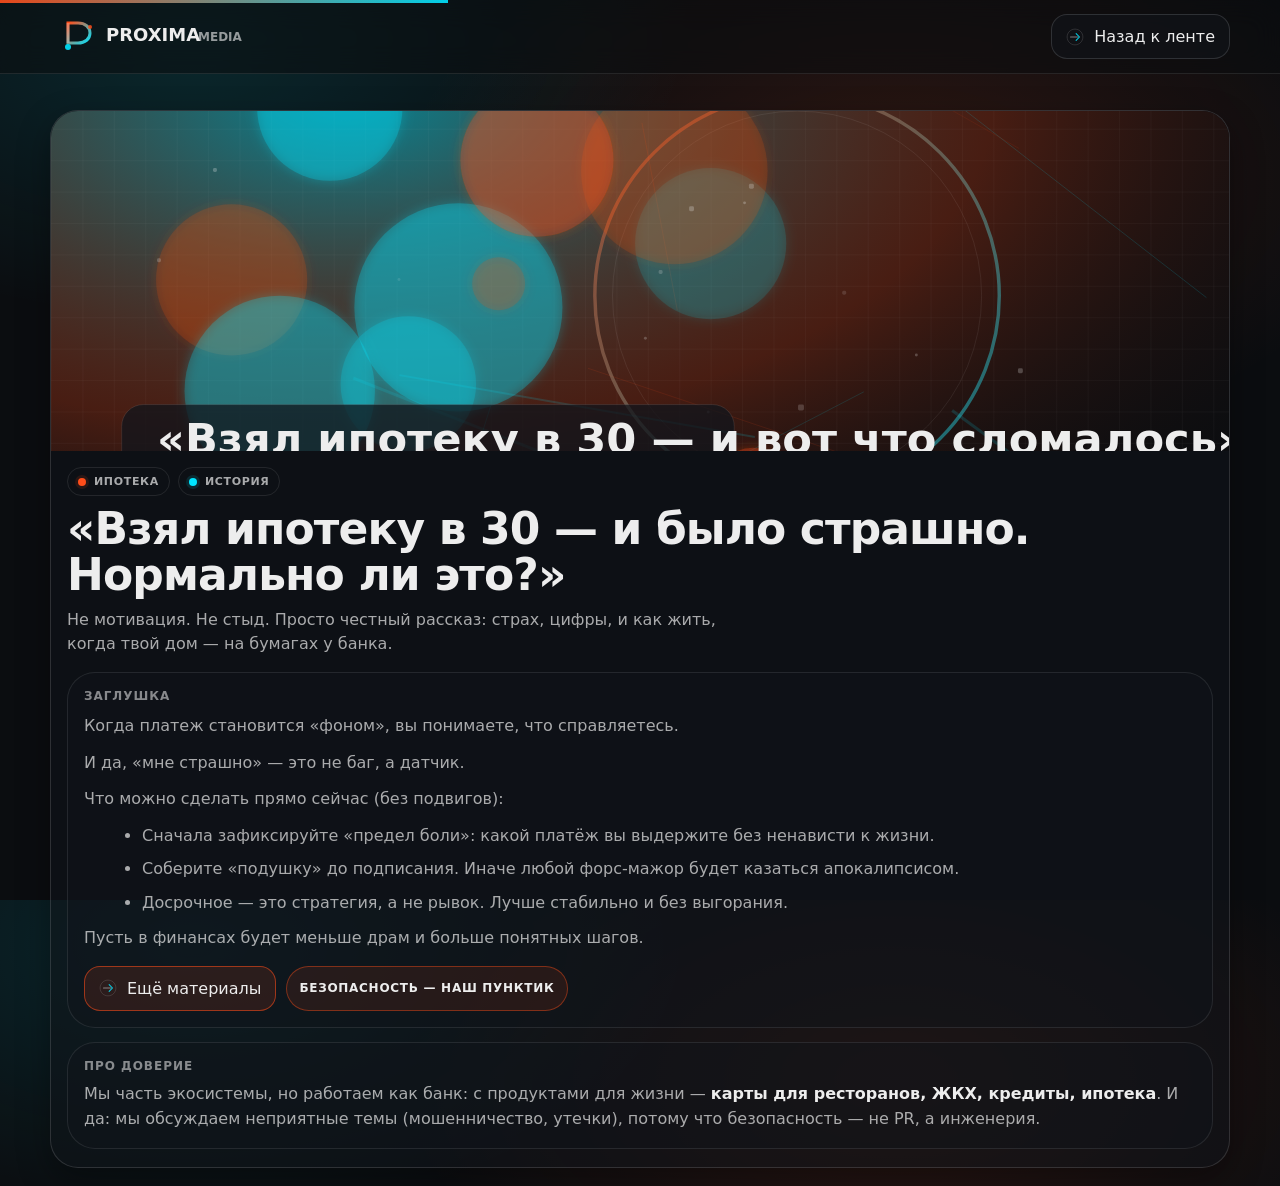
==== article.html @ 9762216a "fc" ====
<!doctype html>
<html lang="ru">
<head>
  <meta charset="utf-8"/>
  <meta name="viewport" content="width=device-width, initial-scale=1"/>
  <title>Материал — PROXIMA MEDIA</title>
  <meta name="description" content="Страница статьи (заглушка) PROXIMA MEDIA."/>
  <link rel="icon" href="assets/icons/spark.svg" type="image/svg+xml"/>
  <link rel="stylesheet" href="styles.css"/>
</head>
<body>
  <div id="progress" class="progress" aria-hidden="true" style="width: 35%"></div>

  <header class="topbar">
    <div class="wrap topbar-inner">
      <a class="brand" href="index.html" aria-label="На главную">
        <img src="assets/logo-proxima.svg" alt="PROXIMA MEDIA"/>
      </a>

      <div class="actions" style="margin-left:auto">
        <a class="btn" href="index.html#cardsAnchor"><img src="assets/icons/arrow.svg" alt="" aria-hidden="true"/>Назад к ленте</a>
      </div>
    </div>
  </header>

  <main class="section">
    <div class="wrap">
      <div class="feature reveal in">
        <div id="cover" class="media" style="height: 340px; background-image:url('assets/hero.svg')"></div>
        <div class="content">
          <div class="meta" style="margin-top: 0;">
            <span class="badge"><span class="dot"></span><span id="badgeCat">Проксима</span></span>
            <span class="badge blue"><span class="dot"></span><span id="badgeTone">материал</span></span>
          </div>

          <h1 id="title" class="hero-title" style="margin-top: 10px; font-size: clamp(26px, 4.0vw, 44px);">
            Страница статьи
          </h1>
          <p id="desc" class="hero-sub" style="margin-top: 10px;">
            Скоро будет текст. Пока — интрига и дизайн.
          </p>

          <div class="mini" style="margin-top: 16px;">
            <div class="small">заглушка</div>
            <div id="body" class="article-body" style="color: var(--muted); line-height: 1.65; font-size: 16px;"></div>
            <div style="margin-top: 14px; display:flex; gap:10px; flex-wrap:wrap">
              <a class="btn primary" href="index.html#cardsAnchor"><img src="assets/icons/arrow.svg" alt="" aria-hidden="true"/>Ещё материалы</a>
              <span class="tag" id="safetyTag"><img src="assets/icons/shield.svg" alt="" aria-hidden="true" style="width:16px;height:16px;opacity:.95"/>Безопасность — наш пунктик</span>
            </div>
          </div>

          <div class="mini" style="margin-top: 14px;">
            <div class="small">про доверие</div>
            <p style="margin:8px 0 0; color: var(--muted); line-height:1.6">
              Мы часть экосистемы, но работаем как банк: с продуктами для жизни —
              <strong style="color:var(--text)">карты для ресторанов, ЖКХ, кредиты, ипотека</strong>.
              И да: мы обсуждаем неприятные темы (мошенничество, утечки), потому что
              безопасность — не PR, а инженерия.
            </p>
          </div>

        </div>
      </div>
    </div>
  </main>

  <script>window.PROXIMA_DATA = [{"id": "mortgage-30", "cat": "Ипотека", "tone": "история", "title": "«Взял ипотеку в 30 — и было страшно. Нормально ли это?»", "desc": "Не мотивация. Не стыд. Просто честный рассказ: страх, цифры, и как жить, когда твой дом — на бумагах у банка.", "cover": "assets/covers/cover-01.svg", "accent": "orange", "body": ["Когда платеж становится «фоном», вы понимаете, что справляетесь.", "И да, «мне страшно» — это не баг, а датчик.", "Что можно сделать прямо сейчас (без подвигов):", {"ul": ["Сначала зафиксируйте «предел боли»: какой платёж вы выдержите без ненависти к жизни.", "Соберите «подушку» до подписания. Иначе любой форс-мажор будет казаться апокалипсисом.", "Досрочное — это стратегия, а не рывок. Лучше стабильно и без выгорания."]}, "Пусть в финансах будет меньше драм и больше понятных шагов."]}, {"id": "creditcard-tool", "cat": "Кредиты", "tone": "практика", "title": "Кредитка: как пользоваться так, чтобы она не пользовалась вами", "desc": "Лимит — не зарплата. Грейс — не подарок. Три режима, в которых кредитка реально помогает.", "cover": "assets/covers/cover-02.svg", "accent": "cyan", "body": ["Кредитная дисциплина — скучно. Зато спокойно.", "Спойлер: взрослость — это когда вы считаете заранее.", "Что можно сделать прямо сейчас (без подвигов):", {"ul": ["Разделяйте «удобно» и «выгодно»: рассрочка может быть кредитом в маске.", "Ставьте лимиты и уведомления. Это не паранойя — это гигиена.", "Планируйте выход: кредит должен иметь дату «свободы»."]}, "Пусть в финансах будет меньше драм и больше понятных шагов."]}, {"id": "ip-myths", "cat": "ИП", "tone": "практика", "title": "ИП без мифов: «налоги съедят всё» — правда или страшилка?", "desc": "Коротко: нет. Длинно: давайте разложим налоги, взносы и «а что если меня найдут» по полочкам.", "cover": "assets/covers/cover-03.svg", "accent": "orange", "body": ["Самозанятость — не хаос, если у вас есть правила.", "И да, «мне страшно» — это не баг, а датчик.", "Что можно сделать прямо сейчас (без подвигов):", {"ul": ["Сделайте отдельный счёт/карту под работу. И сразу станет тише в голове.", "Раз в неделю — 20 минут на цифры: доходы, расходы, налоги, ближайшие платежи.", "Не усложняйте: автоматизация > героизм."]}, "Если коротко: деньги — это система. А системы чинятся настройками, а не стыдом."]}, {"id": "fraud-2026", "cat": "Безопасность", "tone": "практика", "title": "Мошенники 2026: 7 фраз, после которых надо класть трубку", "desc": "Если слышите «безопасный счёт», «код из СМС» или «служба безопасности» — это не безопасность. Это театр.", "cover": "assets/covers/cover-04.svg", "accent": "cyan", "body": ["Мошенники играют в психологию. Технологии — всего лишь декорации.", "Спойлер: взрослость — это когда вы считаете заранее.", "Что можно сделать прямо сейчас (без подвигов):", {"ul": ["Правило 10 секунд: пауза перед любым действием, которое просит «срочно».", "Никогда не диктуйте коды и не переходите по ссылкам из «службы безопасности».", "Настройте лимиты, виртуальные карты и уведомления — это реально снижает риск."]}, "Если коротко: деньги — это система. А системы чинятся настройками, а не стыдом."]}, {"id": "leak-24h", "cat": "Безопасность", "tone": "практика", "title": "Утечка данных: что сделать в первые 24 часа (без паники)", "desc": "План действий: смена паролей, блокировки, мониторинг и где реально есть смысл дергаться, а где — нет.", "cover": "assets/covers/cover-05.svg", "accent": "orange", "body": ["Самый дорогой код — тот, который вы продиктовали вслух.", "Главное — не путать тревогу с интуицией. Первое лечится фактами.", "Что можно сделать прямо сейчас (без подвигов):", {"ul": ["Правило 10 секунд: пауза перед любым действием, которое просит «срочно».", "Никогда не диктуйте коды и не переходите по ссылкам из «службы безопасности».", "Настройте лимиты, виртуальные карты и уведомления — это реально снижает риск."]}, "Если коротко: деньги — это система. А системы чинятся настройками, а не стыдом."]}, {"id": "budget-not-annoying", "cat": "Кредиты", "tone": "практика", "title": "Контроль расходов: метод, который не бесит через 3 дня", "desc": "Это не «записывайте каждый кофе». Это настройка системы, где вам не надо быть роботом.", "cover": "assets/covers/cover-06.svg", "accent": "cyan", "body": ["Кредит — это ускоритель. Он не делает вас богаче, он делает вас быстрее.", "Главное — не путать тревогу с интуицией. Первое лечится фактами.", "Что можно сделать прямо сейчас (без подвигов):", {"ul": ["Разделяйте «удобно» и «выгодно»: рассрочка может быть кредитом в маске.", "Ставьте лимиты и уведомления. Это не паранойя — это гигиена.", "Планируйте выход: кредит должен иметь дату «свободы»."]}, "Сильная позиция — это не «я не ошибаюсь», а «я быстро замечаю и исправляю»."]}, {"id": "ai-real", "cat": "ИИ", "tone": "практика", "title": "ИИ в финансах: где он реально помогает, а где просто делает вид", "desc": "Не «вот вам чат-бот». А вот вам сценарии: подсказки, антифрод, персональные бюджеты.", "cover": "assets/covers/cover-07.svg", "accent": "orange", "body": ["ИИ в банке — это чаще про безопасность и подсказки, чем про фантастику.", "И да, «мне страшно» — это не баг, а датчик.", "Что можно сделать прямо сейчас (без подвигов):", {"ul": ["ИИ хорош в подсказках: категория трат, аномалии, напоминания — без морали.", "Хорошие модели ловят паттерны мошенничества быстрее, чем люди.", "Важно: объяснимость. Если система советует — пусть объясняет почему."]}, "Пусть в финансах будет меньше драм и больше понятных шагов."]}, {"id": "money-fights", "cat": "Кредиты", "tone": "история", "title": "Ссоры из‑за денег: почему это чаще про контроль, а не про суммы", "desc": "Когда «ты опять потратил» означает «мне страшно». Пару простых правил для разговоров без взрывов.", "cover": "assets/covers/cover-08.svg", "accent": "cyan", "body": ["Кредитная дисциплина — скучно. Зато спокойно.", "И да, «мне страшно» — это не баг, а датчик.", "Что можно сделать прямо сейчас (без подвигов):", {"ul": ["Разделяйте «удобно» и «выгодно»: рассрочка может быть кредитом в маске.", "Ставьте лимиты и уведомления. Это не паранойя — это гигиена.", "Планируйте выход: кредит должен иметь дату «свободы»."]}, "Сильная позиция — это не «я не ошибаюсь», а «я быстро замечаю и исправляю»."]}, {"id": "save-inflation", "cat": "Кредиты", "tone": "практика", "title": "Как копить, когда «всё дорожает»: стратегия для живых людей", "desc": "Сначала стабилизируем базу, потом добавляем автоматизацию. Да, даже с маленькой суммой.", "cover": "assets/covers/cover-09.svg", "accent": "orange", "body": ["Лимит — штука эмоциональная. Его легко перепутать с разрешением.", "Главное — не путать тревогу с интуицией. Первое лечится фактами.", "Что можно сделать прямо сейчас (без подвигов):", {"ul": ["Разделяйте «удобно» и «выгодно»: рассрочка может быть кредитом в маске.", "Ставьте лимиты и уведомления. Это не паранойя — это гигиена.", "Планируйте выход: кредит должен иметь дату «свободы»."]}, "Пусть в финансах будет меньше драм и больше понятных шагов."]}, {"id": "premium", "cat": "Кредиты", "tone": "практика", "title": "Премиум без понтов: за что вы правда платите", "desc": "Кэшбек — не магия. Консьерж — не волшебник. Разбираем, какие «плюшки» реально окупаются.", "cover": "assets/covers/cover-10.svg", "accent": "cyan", "body": ["Кредитная дисциплина — скучно. Зато спокойно.", "И да, «мне страшно» — это не баг, а датчик.", "Что можно сделать прямо сейчас (без подвигов):", {"ul": ["Разделяйте «удобно» и «выгодно»: рассрочка может быть кредитом в маске.", "Ставьте лимиты и уведомления. Это не паранойя — это гигиена.", "Планируйте выход: кредит должен иметь дату «свободы»."]}, "Сильная позиция — это не «я не ошибаюсь», а «я быстро замечаю и исправляю»."]}, {"id": "region-budget", "cat": "ИП", "tone": "история", "title": "«Переехал в регион и перестроил бюджет»: что изменилось, кроме цен", "desc": "Реальность: траты другие, привычки другие, и самое сложное — не математика, а голова.", "cover": "assets/covers/cover-11.svg", "accent": "orange", "body": ["Деньги ИП любят порядок: отдельно личное, отдельно рабочее.", "Главное — не путать тревогу с интуицией. Первое лечится фактами.", "Что можно сделать прямо сейчас (без подвигов):", {"ul": ["Сделайте отдельный счёт/карту под работу. И сразу станет тише в голове.", "Раз в неделю — 20 минут на цифры: доходы, расходы, налоги, ближайшие платежи.", "Не усложняйте: автоматизация > героизм."]}, "Сильная позиция — это не «я не ошибаюсь», а «я быстро замечаю и исправляю»."]}, {"id": "installments", "cat": "Кредиты", "tone": "практика", "title": "Рассрочка vs кредит: где ловушка, а где нормальный инструмент", "desc": "Если в договоре спрятан «страховой пакет» — это уже не рассрочка. Учимся читать сигналы.", "cover": "assets/covers/cover-12.svg", "accent": "cyan", "body": ["Кредит — это ускоритель. Он не делает вас богаче, он делает вас быстрее.", "Спойлер: взрослость — это когда вы считаете заранее.", "Что можно сделать прямо сейчас (без подвигов):", {"ul": ["Разделяйте «удобно» и «выгодно»: рассрочка может быть кредитом в маске.", "Ставьте лимиты и уведомления. Это не паранойя — это гигиена.", "Планируйте выход: кредит должен иметь дату «свободы»."]}, "Сильная позиция — это не «я не ошибаюсь», а «я быстро замечаю и исправляю»."]}, {"id": "mortgage-rate", "cat": "Ипотека", "tone": "практика", "title": "Ипотечная ставка и ваша реальная переплата: как считать без магии", "desc": "Платёж — это не вся история. Смотрим на переплату, срок и сценарии досрочного.", "cover": "assets/covers/cover-09.svg", "accent": "orange", "body": ["Когда платеж становится «фоном», вы понимаете, что справляетесь.", "Главное — не путать тревогу с интуицией. Первое лечится фактами.", "Что можно сделать прямо сейчас (без подвигов):", {"ul": ["Сначала зафиксируйте «предел боли»: какой платёж вы выдержите без ненависти к жизни.", "Соберите «подушку» до подписания. Иначе любой форс-мажор будет казаться апокалипсисом.", "Досрочное — это стратегия, а не рывок. Лучше стабильно и без выгорания."]}, "Если коротко: деньги — это система. А системы чинятся настройками, а не стыдом."]}, {"id": "mortgage-downpayment", "cat": "Ипотека", "tone": "практика", "title": "Первый взнос: копить долго или брать быстро?", "desc": "Сравним риски: «подушка» vs «войти в рынок». И да, страх — валидный параметр.", "cover": "assets/covers/cover-01.svg", "accent": "cyan", "body": ["Когда платеж становится «фоном», вы понимаете, что справляетесь.", "И да, «мне страшно» — это не баг, а датчик.", "Что можно сделать прямо сейчас (без подвигов):", {"ul": ["Сначала зафиксируйте «предел боли»: какой платёж вы выдержите без ненависти к жизни.", "Соберите «подушку» до подписания. Иначе любой форс-мажор будет казаться апокалипсисом.", "Досрочное — это стратегия, а не рывок. Лучше стабильно и без выгорания."]}, "Сильная позиция — это не «я не ошибаюсь», а «я быстро замечаю и исправляю»."]}, {"id": "ip-cashflow", "cat": "ИП", "tone": "практика", "title": "Денежный поток ИП: почему «есть выручка» не значит «есть деньги»", "desc": "Разница между выручкой и свободными деньгами — причина №1 «всё было нормально, а потом нет».", "cover": "assets/covers/cover-03.svg", "accent": "orange", "body": ["ИП — это свобода, которая требует календаря и здравого смысла.", "Главное — не путать тревогу с интуицией. Первое лечится фактами.", "Что можно сделать прямо сейчас (без подвигов):", {"ul": ["Сделайте отдельный счёт/карту под работу. И сразу станет тише в голове.", "Раз в неделю — 20 минут на цифры: доходы, расходы, налоги, ближайшие платежи.", "Не усложняйте: автоматизация > героизм."]}, "Если коротко: деньги — это система. А системы чинятся настройками, а не стыдом."]}, {"id": "security-phishing", "cat": "Безопасность", "tone": "практика", "title": "Фишинг как сервис: почему «я не поведусь» больше не работает", "desc": "Письма выглядят как настоящие. Сайты — тоже. Остаётся стратегия: проверка, лимиты, привычки.", "cover": "assets/covers/cover-05.svg", "accent": "cyan", "body": ["Безопасность — это привычки. И немного настроек в приложении.", "Главное — не путать тревогу с интуицией. Первое лечится фактами.", "Что можно сделать прямо сейчас (без подвигов):", {"ul": ["Правило 10 секунд: пауза перед любым действием, которое просит «срочно».", "Никогда не диктуйте коды и не переходите по ссылкам из «службы безопасности».", "Настройте лимиты, виртуальные карты и уведомления — это реально снижает риск."]}, "Пусть в финансах будет меньше драм и больше понятных шагов."]}, {"id": "ai-budget", "cat": "ИИ", "tone": "практика", "title": "ИИ‑бюджет: как подсказки могут быть полезными, а не токсичными", "desc": "Не «ты опять потратил». А «это выбивается из привычного — ок?» И вы решаете.", "cover": "assets/covers/cover-07.svg", "accent": "orange", "body": ["Хороший ИИ не командует, а предлагает варианты и объясняет.", "И да, «мне страшно» — это не баг, а датчик.", "Что можно сделать прямо сейчас (без подвигов):", {"ul": ["ИИ хорош в подсказках: категория трат, аномалии, напоминания — без морали.", "Хорошие модели ловят паттерны мошенничества быстрее, чем люди.", "Важно: объяснимость. Если система советует — пусть объясняет почему."]}, "Сильная позиция — это не «я не ошибаюсь», а «я быстро замечаю и исправляю»."]}, {"id": "credit-score", "cat": "Кредиты", "tone": "практика", "title": "Кредитная история: что на неё влияет на самом деле", "desc": "Спойлер: «взял и закрыл» — не всегда плюс. Разбираем сигналы глазами банка.", "cover": "assets/covers/cover-02.svg", "accent": "cyan", "body": ["Кредитная дисциплина — скучно. Зато спокойно.", "И да, «мне страшно» — это не баг, а датчик.", "Что можно сделать прямо сейчас (без подвигов):", {"ul": ["Разделяйте «удобно» и «выгодно»: рассрочка может быть кредитом в маске.", "Ставьте лимиты и уведомления. Это не паранойя — это гигиена.", "Планируйте выход: кредит должен иметь дату «свободы»."]}, "Если коротко: деньги — это система. А системы чинятся настройками, а не стыдом."]}, {"id": "family-budget", "cat": "Кредиты", "tone": "история", "title": "«Мы сделали общий бюджет и перестали ругаться». Что сработало", "desc": "Не таблица спасла отношения. Спасло правило «без стыда» и один общий счет на базу.", "cover": "assets/covers/cover-08.svg", "accent": "orange", "body": ["Лимит — штука эмоциональная. Его легко перепутать с разрешением.", "Спойлер: взрослость — это когда вы считаете заранее.", "Что можно сделать прямо сейчас (без подвигов):", {"ul": ["Разделяйте «удобно» и «выгодно»: рассрочка может быть кредитом в маске.", "Ставьте лимиты и уведомления. Это не паранойя — это гигиена.", "Планируйте выход: кредит должен иметь дату «свободы»."]}, "Если коротко: деньги — это система. А системы чинятся настройками, а не стыдом."]}, {"id": "security-limits", "cat": "Безопасность", "tone": "практика", "title": "Лимиты и виртуальные карты: защита, которая реально работает", "desc": "Технически просто, психологически спокойно. Настройка за 5 минут — экономит недели нервов.", "cover": "assets/covers/cover-04.svg", "accent": "cyan", "body": ["Мошенники играют в психологию. Технологии — всего лишь декорации.", "И да, «мне страшно» — это не баг, а датчик.", "Что можно сделать прямо сейчас (без подвигов):", {"ul": ["Правило 10 секунд: пауза перед любым действием, которое просит «срочно».", "Никогда не диктуйте коды и не переходите по ссылкам из «службы безопасности».", "Настройте лимиты, виртуальные карты и уведомления — это реально снижает риск."]}, "Сильная позиция — это не «я не ошибаюсь», а «я быстро замечаю и исправляю»."]}, {"id": "mortgage-refinance", "cat": "Ипотека", "tone": "практика", "title": "Рефинансирование: когда это выгодно, а когда только красиво звучит", "desc": "Честный критерий: сколько месяцев окупаете расходы и что будет со страховками.", "cover": "assets/covers/cover-10.svg", "accent": "orange", "body": ["Ипотека — это не роман с банком. Это контракт с будущим вами.", "Спойлер: взрослость — это когда вы считаете заранее.", "Что можно сделать прямо сейчас (без подвигов):", {"ul": ["Сначала зафиксируйте «предел боли»: какой платёж вы выдержите без ненависти к жизни.", "Соберите «подушку» до подписания. Иначе любой форс-мажор будет казаться апокалипсисом.", "Досрочное — это стратегия, а не рывок. Лучше стабильно и без выгорания."]}, "Если коротко: деньги — это система. А системы чинятся настройками, а не стыдом."]}, {"id": "ip-automation", "cat": "ИП", "tone": "практика", "title": "Автоматизация для ИП: чтобы бухгалтерия не жрала вашу жизнь", "desc": "Минимальный набор: счета, категории, напоминания. Максимальный результат: меньше хаоса.", "cover": "assets/covers/cover-11.svg", "accent": "cyan", "body": ["ИП — это свобода, которая требует календаря и здравого смысла.", "Спойлер: взрослость — это когда вы считаете заранее.", "Что можно сделать прямо сейчас (без подвигов):", {"ul": ["Сделайте отдельный счёт/карту под работу. И сразу станет тише в голове.", "Раз в неделю — 20 минут на цифры: доходы, расходы, налоги, ближайшие платежи.", "Не усложняйте: автоматизация > героизм."]}, "Сильная позиция — это не «я не ошибаюсь», а «я быстро замечаю и исправляю»."]}, {"id": "ai-fraud", "cat": "ИИ", "tone": "практика", "title": "ИИ против мошенников: почему это не «большой брат», а «большой щит»", "desc": "Паттерны, аномалии, поведенческие сигналы — и да, это про безопасность клиентов.", "cover": "assets/covers/cover-06.svg", "accent": "orange", "body": ["ИИ — не волшебник. Он полезен там, где много рутины и много сигналов.", "И да, «мне страшно» — это не баг, а датчик.", "Что можно сделать прямо сейчас (без подвигов):", {"ul": ["ИИ хорош в подсказках: категория трат, аномалии, напоминания — без морали.", "Хорошие модели ловят паттерны мошенничества быстрее, чем люди.", "Важно: объяснимость. Если система советует — пусть объясняет почему."]}, "Если коротко: деньги — это система. А системы чинятся настройками, а не стыдом."]}, {"id": "security-leak-talk", "cat": "Безопасность", "tone": "история", "title": "«После утечки я перестал доверять банкам». Как вернуть контроль", "desc": "Не надо верить на слово. Надо настраивать: уведомления, лимиты, двухфакторка, привычки.", "cover": "assets/covers/cover-05.svg", "accent": "cyan", "body": ["Мошенники играют в психологию. Технологии — всего лишь декорации.", "И да, «мне страшно» — это не баг, а датчик.", "Что можно сделать прямо сейчас (без подвигов):", {"ul": ["Правило 10 секунд: пауза перед любым действием, которое просит «срочно».", "Никогда не диктуйте коды и не переходите по ссылкам из «службы безопасности».", "Настройте лимиты, виртуальные карты и уведомления — это реально снижает риск."]}, "Пусть в финансах будет меньше драм и больше понятных шагов."]}];</script>
  <script src="article.js"></script>
</body>
</html>
---- styles.css ----
:root{
  --bg: #0B0D10;
  --panel: #11151B;
  --text: #EDEDED;
  --muted: rgba(237,237,237,.70);
  --muted2: rgba(237,237,237,.55);
  --border: rgba(237,237,237,.10);
  --border2: rgba(237,237,237,.14);
  --orange: #FF4D1A;
  --cyan: #00E5FF;
  --shadow: 0 18px 48px rgba(0,0,0,.55);
  --radius: 20px;
  --radius2: 28px;
  --max: 1180px;
}

*{ box-sizing: border-box; }
html, body{ height:100%; }
body{
  margin:0;
  font-family: ui-sans-serif, system-ui, -apple-system, Segoe UI, Roboto, Arial, "Noto Sans", "Helvetica Neue", sans-serif;
  background: radial-gradient(900px 500px at 15% 5%, rgba(0,229,255,.12), transparent 55%),
              radial-gradient(900px 500px at 70% 20%, rgba(255,77,26,.14), transparent 55%),
              var(--bg);
  color: var(--text);
  overflow-x: hidden;
}

a{ color: inherit; text-decoration: none; }
button, input{ font: inherit; }
::selection{ background: rgba(255,77,26,.35); }

.wrap{ width:min(var(--max), calc(100% - 40px)); margin:0 auto; }

.topbar{
  position: sticky; top: 0; z-index: 50;
  backdrop-filter: blur(14px);
  background: rgba(11,13,16,.55);
  border-bottom: 1px solid var(--border);
}
.topbar-inner{ display:flex; align-items:center; gap:14px; padding:14px 0; }
.brand{ display:flex; align-items:center; gap:12px; min-width: 220px; }
.brand img{ height:40px; width:auto; display:block; }
.brand .tagline{ display:none; color: var(--muted2); font-weight: 700; font-size: 12px; letter-spacing: .08em; text-transform: uppercase; }

.nav{
  display:flex; gap:10px; flex-wrap: wrap; align-items:center;
}
.pill{
  display:inline-flex; align-items:center; gap:10px;
  padding:10px 12px;
  border-radius: 999px;
  border: 1px solid var(--border);
  background: rgba(17,21,27,.55);
  color: var(--muted);
  cursor:pointer;
  transition: transform .18s ease, border-color .18s ease, background .18s ease, color .18s ease;
  user-select:none;
}
.pill:hover{ transform: translateY(-1px); border-color: rgba(0,229,255,.28); color: var(--text); }
.pill[aria-pressed="true"]{ border-color: rgba(255,77,26,.55); color: var(--text); background: rgba(255,77,26,.10); }

.actions{ margin-left:auto; display:flex; align-items:center; gap:10px; }
.searchbox{
  display:flex; align-items:center; gap:10px;
  padding:10px 12px;
  border-radius: 999px;
  border: 1px solid var(--border);
  background: rgba(17,21,27,.55);
  min-width: 280px;
}
.searchbox img{ width:18px; height:18px; opacity:.75; }
.searchbox input{
  width: 100%;
  border: none;
  outline: none;
  background: transparent;
  color: var(--text);
}
.kbd{
  padding: 4px 8px;
  border-radius: 10px;
  border: 1px solid var(--border);
  color: var(--muted2);
  font-weight: 700;
  font-size: 12px;
}

.hero{
  padding: 24px 0 10px;
}
.hero-card{
  position: relative;
  border-radius: var(--radius2);
  border: 1px solid var(--border2);
  overflow: hidden;
  box-shadow: var(--shadow);
  background: rgba(17,21,27,.55);
}
.hero-media{
  width: 100%;
  height: 340px;
  background: url("assets/hero.svg") center/cover no-repeat;
  filter: saturate(1.05);
}
.hero-content{
  padding: 18px 18px 22px;
  display:grid;
  grid-template-columns: 1.1fr .9fr;
  gap: 18px;
}
.hero-title{
  font-size: clamp(28px, 4.2vw, 46px);
  line-height: 1.05;
  margin: 0;
  letter-spacing: -0.02em;
}
.hero-sub{
  margin: 10px 0 0;
  color: var(--muted);
  font-size: 16px;
  line-height: 1.5;
  max-width: 64ch;
}
.hero-cta{
  display:flex; align-items:flex-start; justify-content:flex-end; gap: 12px; flex-wrap: wrap;
}
.btn{
  display:inline-flex; align-items:center; gap:10px;
  padding: 12px 14px;
  border-radius: 16px;
  border: 1px solid var(--border2);
  background: rgba(17,21,27,.65);
  color: var(--text);
  cursor:pointer;
  transition: transform .18s ease, border-color .18s ease, background .18s ease;
}
.btn:hover{ transform: translateY(-1px); border-color: rgba(0,229,255,.35); background: rgba(0,229,255,.08); }
.btn.primary{ border-color: rgba(255,77,26,.55); background: rgba(255,77,26,.12); }
.btn.primary:hover{ border-color: rgba(255,77,26,.78); background: rgba(255,77,26,.16); }
.btn img{ width:18px; height:18px; opacity:.9; }

.section{
  padding: 26px 0 10px;
}
.section-head{
  display:flex; align-items:flex-end; justify-content:space-between; gap: 16px;
  margin: 0 0 12px;
}
.h2{
  margin:0;
  font-size: 20px;
  letter-spacing: -0.01em;
}
.small{
  color: var(--muted2);
  font-weight: 700;
  font-size: 12px;
  letter-spacing: .08em;
  text-transform: uppercase;
}

.feature-grid{
  display:grid;
  grid-template-columns: 1.1fr .9fr;
  gap: 14px;
}
.feature{
  border-radius: var(--radius2);
  border: 1px solid var(--border2);
  background: rgba(17,21,27,.55);
  overflow:hidden;
  box-shadow: 0 12px 32px rgba(0,0,0,.35);
  transition: transform .18s ease, border-color .18s ease;
}
.feature:hover{ transform: translateY(-2px); border-color: rgba(255,77,26,.35); }
.feature .media{ height: 220px; background-size: cover; background-position: center; }
.feature .content{ padding: 16px 16px 18px; }
.feature .title{ margin:0; font-size: 20px; line-height: 1.15; letter-spacing: -0.01em; }
.feature .desc{ margin: 8px 0 0; color: var(--muted); line-height: 1.5; }
.chiprow{ margin-top: 12px; display:flex; flex-wrap: wrap; gap: 8px; }
.chip{
  display:inline-flex; align-items:center; gap: 8px;
  padding: 8px 10px;
  border-radius: 999px;
  border: 1px solid var(--border);
  color: var(--muted);
  background: rgba(11,13,16,.35);
  font-weight: 700;
  font-size: 12px;
}
.chip strong{ color: var(--text); }
.chip img{ width:16px; height:16px; opacity: .9; }

.cards{
  display:grid;
  grid-template-columns: repeat(12, 1fr);
  gap: 14px;
}
.card{
  grid-column: span 4;
  border-radius: var(--radius2);
  border: 1px solid var(--border2);
  background: rgba(17,21,27,.55);
  overflow: hidden;
  position: relative;
  min-height: 310px;
  box-shadow: 0 12px 32px rgba(0,0,0,.35);
  transition: transform .18s ease, border-color .18s ease, background .18s ease;
}
.card:hover{ transform: translateY(-2px); border-color: rgba(0,229,255,.35); background: rgba(17,21,27,.62); }
.card .cover{ height: 160px; background-size: cover; background-position: center; }
.card .content{ padding: 14px 14px 16px; }
.card .title{ margin:0; font-size: 18px; line-height: 1.2; letter-spacing: -0.01em; }
.card .desc{ margin: 8px 0 0; color: var(--muted); line-height: 1.5; }
.meta{ margin-top: 12px; display:flex; gap: 8px; flex-wrap: wrap; align-items:center; }
.meta .badge{
  display:inline-flex; align-items:center; gap: 8px;
  padding: 7px 10px;
  border-radius: 999px;
  border: 1px solid var(--border);
  color: var(--muted);
  font-weight: 800;
  font-size: 11px;
  letter-spacing: .06em;
  text-transform: uppercase;
}
.badge .dot{
  width: 8px; height: 8px; border-radius: 50%;
  background: var(--orange);
  box-shadow: 0 0 0 3px rgba(255,77,26,.12);
}
.badge.blue .dot{ background: var(--cyan); box-shadow: 0 0 0 3px rgba(0,229,255,.12); }

.loadmore{
  margin: 18px auto 0;
  width: 100%;
  display:flex;
  justify-content:center;
}
.footer{
  padding: 46px 0 36px;
  border-top: 1px solid var(--border);
  margin-top: 40px;
  color: var(--muted);
}
.footer-grid{ display:grid; grid-template-columns: 1fr 1fr; gap: 16px; }
.footer strong{ color: var(--text); }
.footer a{ color: var(--text); opacity: .9; }
.mini{
  padding: 12px 14px;
  border-radius: var(--radius2);
  border: 1px solid var(--border);
  background: rgba(17,21,27,.45);
}

.toast{
  position: fixed;
  left: 50%;
  bottom: 18px;
  transform: translateX(-50%);
  background: rgba(17,21,27,.92);
  border: 1px solid var(--border2);
  border-radius: 999px;
  padding: 12px 14px;
  color: var(--text);
  display:none;
  gap: 10px;
  align-items:center;
  box-shadow: var(--shadow);
}
.toast.show{ display:flex; animation: pop .18s ease-out; }
@keyframes pop{ from{ transform: translateX(-50%) translateY(8px); opacity:0; } to{ transform: translateX(-50%) translateY(0); opacity:1; } }
.toast .bar{
  width: 8px; height: 8px; border-radius: 50%;
  background: var(--orange);
  box-shadow: 0 0 0 3px rgba(255,77,26,.12);
}

.reveal{ opacity: 0; transform: translateY(10px); }
.reveal.in{ opacity: 1; transform: translateY(0); transition: opacity .6s ease, transform .6s ease; }

.progress{
  position: fixed;
  top: 0; left: 0;
  height: 3px;
  width: 0%;
  background: linear-gradient(90deg, var(--orange), var(--cyan));
  z-index: 80;
  opacity: .9;
}

@media (max-width: 980px){
  .hero-content{ grid-template-columns: 1fr; }
  .hero-media{ height: 300px; }
  .searchbox{ min-width: 220px; }
  .feature-grid{ grid-template-columns: 1fr; }
  .card{ grid-column: span 6; }
}
@media (max-width: 640px){
  .topbar-inner{ flex-wrap: wrap; }
  .brand{ min-width: auto; }
  .actions{ width: 100%; margin-left: 0; }
  .searchbox{ width: 100%; min-width: 0; }
  .card{ grid-column: span 12; }
  .footer-grid{ grid-template-columns: 1fr; }
}


html{
  scroll-behavior: smooth;
}

.section{
  padding: 36px 0 18px;
}

.hero{
  padding: 28px 0 18px;
}

.hero-content{
  align-items: start;
}

.hero-media{
  position: relative;
}

.hero-card:after{
  content:"";
  position:absolute;
  inset: 0;
  pointer-events:none;
  background: linear-gradient(180deg, rgba(11,13,16,.0) 0%, rgba(11,13,16,.35) 55%, rgba(11,13,16,.55) 100%);
}

.hero-content{
  position: relative;
  z-index: 1;
}

.feature-rail{
  display:flex;
  gap: 14px;
  overflow-x: auto;
  padding-bottom: 10px;
  scroll-snap-type: x mandatory;
  -webkit-overflow-scrolling: touch;
}
.feature-rail::-webkit-scrollbar{ height: 10px; }
.feature-rail::-webkit-scrollbar-thumb{
  background: rgba(237,237,237,.12);
  border-radius: 999px;
}
.feature-rail::-webkit-scrollbar-track{
  background: rgba(237,237,237,.06);
  border-radius: 999px;
}
.feature{
  min-width: 360px;
  scroll-snap-align: start;
}
@media (max-width: 640px){
  .feature{ min-width: 84vw; }
}

.cards{
  gap: 18px;
}

.card{
  min-height: 330px;
}

.mini{
  padding: 16px 16px;
}

.footer{
  padding: 56px 0 44px;
  background: radial-gradient(900px 500px at 15% 40%, rgba(0,229,255,.08), transparent 55%),
              radial-gradient(900px 500px at 80% 60%, rgba(255,77,26,.10), transparent 55%);
}
.footer-grid{
  grid-template-columns: 1.2fr .8fr;
}
.footer-links{
  display:flex;
  flex-wrap: wrap;
  gap: 10px;
  margin-top: 12px;
}
.footer-links a{
  display:inline-flex;
  align-items:center;
  gap: 8px;
  padding: 9px 10px;
  border-radius: 999px;
  border: 1px solid var(--border);
  background: rgba(17,21,27,.45);
}
.footer-links a:hover{
  border-color: rgba(0,229,255,.30);
}

.article-body p{
  margin: 10px 0 0;
}
.article-body ul{
  margin: 10px 0 0 18px;
  color: var(--muted);
  line-height: 1.6;
}
.article-body li{
  margin: 8px 0;
}
.tag{
  display:inline-flex;
  align-items:center;
  gap: 8px;
  padding: 10px 12px;
  border-radius: 999px;
  border: 1px solid rgba(255,77,26,.42);
  background: rgba(255,77,26,.10);
  color: var(--text);
  font-weight: 800;
  font-size: 12px;
  letter-spacing: .06em;
  text-transform: uppercase;
}


@media (prefers-reduced-motion: reduce){
  html{ scroll-behavior: auto !important; }

  *{ transition: none !important; animation: none !important; scroll-behavior: auto !important; }
  .reveal{ opacity: 1; transform: none; }
}
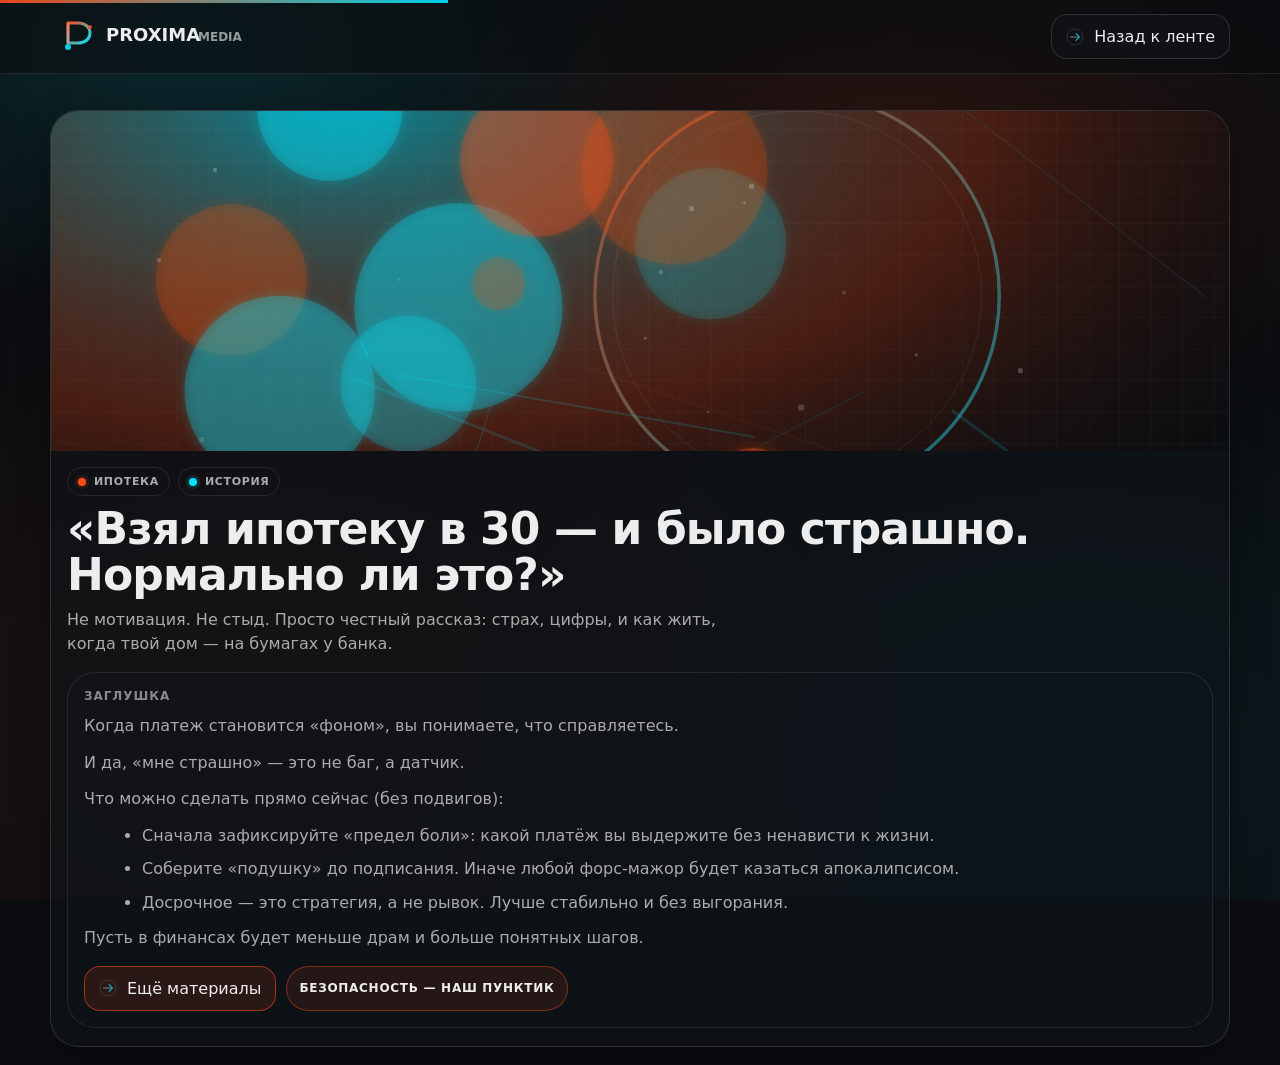
==== commit 5c6a6e92: "edits" ====
--- a/article.html
+++ b/article.html
@@ -49,16 +49,6 @@
             </div>
           </div>
 
-          <div class="mini" style="margin-top: 14px;">
-            <div class="small">про доверие</div>
-            <p style="margin:8px 0 0; color: var(--muted); line-height:1.6">
-              Мы часть экосистемы, но работаем как банк: с продуктами для жизни —
-              <strong style="color:var(--text)">карты для ресторанов, ЖКХ, кредиты, ипотека</strong>.
-              И да: мы обсуждаем неприятные темы (мошенничество, утечки), потому что
-              безопасность — не PR, а инженерия.
-            </p>
-          </div>
-
         </div>
       </div>
     </div>
--- a/styles.css
+++ b/styles.css
@@ -16,14 +16,42 @@
 
 *{ box-sizing: border-box; }
 html, body{ height:100%; }
+html{ scroll-behavior: smooth; }
+
 body{
   margin:0;
   font-family: ui-sans-serif, system-ui, -apple-system, Segoe UI, Roboto, Arial, "Noto Sans", "Helvetica Neue", sans-serif;
-  background: radial-gradient(900px 500px at 15% 5%, rgba(0,229,255,.12), transparent 55%),
-              radial-gradient(900px 500px at 70% 20%, rgba(255,77,26,.14), transparent 55%),
-              var(--bg);
   color: var(--text);
   overflow-x: hidden;
+  padding-bottom: env(safe-area-inset-bottom);
+
+  /* ✅ вместо градиента на body — базовый фон */
+  background: var(--bg);
+
+  /* ✅ чтобы fixed-layer корректно жил “под” контентом */
+  position: relative;
+  isolation: isolate;
+}
+
+/* ✅ БЕСКОНЕЧНЫЙ ФОН: всегда покрывает viewport, без швов/повторов */
+body::before{
+  content:"";
+  position: fixed;
+  inset: 0;
+  z-index: -1;
+  pointer-events: none;
+
+  background:
+    radial-gradient(900px 500px at 15% 5%, rgba(0,229,255,.12), transparent 55%),
+    radial-gradient(900px 500px at 70% 20%, rgba(255,77,26,.14), transparent 55%),
+    radial-gradient(1100px 700px at 20% 80%, rgba(255,77,26,.08), transparent 60%),
+    radial-gradient(1100px 700px at 85% 85%, rgba(0,229,255,.06), transparent 60%),
+    linear-gradient(180deg, rgba(11,13,16,0.0) 0%, rgba(11,13,16,0.18) 55%, rgba(11,13,16,0.32) 100%),
+    var(--bg);
+
+  background-repeat: no-repeat;
+  /* важно: не даём браузеру “тайлить” */
+  background-attachment: fixed;
 }
 
 a{ color: inherit; text-decoration: none; }
@@ -31,6 +59,9 @@
 ::selection{ background: rgba(255,77,26,.35); }
 
 .wrap{ width:min(var(--max), calc(100% - 40px)); margin:0 auto; }
+@media (max-width: 640px){
+  .wrap{ width:min(var(--max), calc(100% - 28px)); }
+}
 
 .topbar{
   position: sticky; top: 0; z-index: 50;
@@ -38,14 +69,20 @@
   background: rgba(11,13,16,.55);
   border-bottom: 1px solid var(--border);
 }
-.topbar-inner{ display:flex; align-items:center; gap:14px; padding:14px 0; }
-.brand{ display:flex; align-items:center; gap:12px; min-width: 220px; }
+.topbar-inner{
+  display:flex; align-items:center; gap:14px;
+  padding:14px 0;
+}
+.brand{
+  display:flex; align-items:center; gap:12px;
+  min-width: 220px;
+}
 .brand img{ height:40px; width:auto; display:block; }
-.brand .tagline{ display:none; color: var(--muted2); font-weight: 700; font-size: 12px; letter-spacing: .08em; text-transform: uppercase; }
 
 .nav{
   display:flex; gap:10px; flex-wrap: wrap; align-items:center;
 }
+
 .pill{
   display:inline-flex; align-items:center; gap:10px;
   padding:10px 12px;
@@ -56,6 +93,7 @@
   cursor:pointer;
   transition: transform .18s ease, border-color .18s ease, background .18s ease, color .18s ease;
   user-select:none;
+  white-space: nowrap;
 }
 .pill:hover{ transform: translateY(-1px); border-color: rgba(0,229,255,.28); color: var(--text); }
 .pill[aria-pressed="true"]{ border-color: rgba(255,77,26,.55); color: var(--text); background: rgba(255,77,26,.10); }
@@ -86,9 +124,17 @@
   font-size: 12px;
 }
 
-.hero{
-  padding: 24px 0 10px;
-}
+.progress{
+  position: fixed;
+  top: 0; left: 0;
+  height: 3px;
+  width: 0%;
+  background: linear-gradient(90deg, var(--orange), var(--cyan));
+  z-index: 80;
+  opacity: .9;
+}
+
+.hero{ padding: 28px 0 18px; }
 .hero-card{
   position: relative;
   border-radius: var(--radius2);
@@ -96,6 +142,13 @@
   overflow: hidden;
   box-shadow: var(--shadow);
   background: rgba(17,21,27,.55);
+}
+.hero-card:after{
+  content:"";
+  position:absolute;
+  inset: 0;
+  pointer-events:none;
+  background: linear-gradient(180deg, rgba(11,13,16,.0) 0%, rgba(11,13,16,.35) 55%, rgba(11,13,16,.55) 100%);
 }
 .hero-media{
   width: 100%;
@@ -104,10 +157,13 @@
   filter: saturate(1.05);
 }
 .hero-content{
+  position: relative;
+  z-index: 1;
   padding: 18px 18px 22px;
   display:grid;
   grid-template-columns: 1.1fr .9fr;
   gap: 18px;
+  align-items: start;
 }
 .hero-title{
   font-size: clamp(28px, 4.2vw, 46px);
@@ -123,8 +179,10 @@
   max-width: 64ch;
 }
 .hero-cta{
-  display:flex; align-items:flex-start; justify-content:flex-end; gap: 12px; flex-wrap: wrap;
-}
+  display:flex; align-items:flex-start; justify-content:flex-end;
+  gap: 12px; flex-wrap: wrap;
+}
+
 .btn{
   display:inline-flex; align-items:center; gap:10px;
   padding: 12px 14px;
@@ -140,12 +198,10 @@
 .btn.primary:hover{ border-color: rgba(255,77,26,.78); background: rgba(255,77,26,.16); }
 .btn img{ width:18px; height:18px; opacity:.9; }
 
-.section{
-  padding: 26px 0 10px;
-}
+.section{ padding: 36px 0 18px; }
 .section-head{
   display:flex; align-items:flex-end; justify-content:space-between; gap: 16px;
-  margin: 0 0 12px;
+  margin: 0 0 14px;
 }
 .h2{
   margin:0;
@@ -160,11 +216,24 @@
   text-transform: uppercase;
 }
 
-.feature-grid{
-  display:grid;
-  grid-template-columns: 1.1fr .9fr;
+.feature-rail{
+  display:flex;
   gap: 14px;
-}
+  overflow-x: auto;
+  padding: 2px 2px 12px;
+  scroll-snap-type: x mandatory;
+  -webkit-overflow-scrolling: touch;
+}
+.feature-rail::-webkit-scrollbar{ height: 10px; }
+.feature-rail::-webkit-scrollbar-thumb{
+  background: rgba(237,237,237,.12);
+  border-radius: 999px;
+}
+.feature-rail::-webkit-scrollbar-track{
+  background: rgba(237,237,237,.06);
+  border-radius: 999px;
+}
+
 .feature{
   border-radius: var(--radius2);
   border: 1px solid var(--border2);
@@ -172,12 +241,34 @@
   overflow:hidden;
   box-shadow: 0 12px 32px rgba(0,0,0,.35);
   transition: transform .18s ease, border-color .18s ease;
+  scroll-snap-align: start;
+  min-width: 360px;
 }
 .feature:hover{ transform: translateY(-2px); border-color: rgba(255,77,26,.35); }
 .feature .media{ height: 220px; background-size: cover; background-position: center; }
 .feature .content{ padding: 16px 16px 18px; }
-.feature .title{ margin:0; font-size: 20px; line-height: 1.15; letter-spacing: -0.01em; }
-.feature .desc{ margin: 8px 0 0; color: var(--muted); line-height: 1.5; }
+.feature .title{
+  margin:0;
+  font-size: 20px;
+  line-height: 1.15;
+  letter-spacing: -0.01em;
+  overflow-wrap: anywhere;
+  word-break: break-word;
+  display: -webkit-box;
+  -webkit-box-orient: vertical;
+  -webkit-line-clamp: 2;
+  overflow: hidden;
+}
+.feature .desc{
+  margin: 8px 0 0;
+  color: var(--muted);
+  line-height: 1.5;
+  display: -webkit-box;
+  -webkit-box-orient: vertical;
+  -webkit-line-clamp: 3;
+  overflow: hidden;
+}
+
 .chiprow{ margin-top: 12px; display:flex; flex-wrap: wrap; gap: 8px; }
 .chip{
   display:inline-flex; align-items:center; gap: 8px;
@@ -195,7 +286,7 @@
 .cards{
   display:grid;
   grid-template-columns: repeat(12, 1fr);
-  gap: 14px;
+  gap: 18px;
 }
 .card{
   grid-column: span 4;
@@ -204,15 +295,35 @@
   background: rgba(17,21,27,.55);
   overflow: hidden;
   position: relative;
-  min-height: 310px;
+  min-height: 330px;
   box-shadow: 0 12px 32px rgba(0,0,0,.35);
   transition: transform .18s ease, border-color .18s ease, background .18s ease;
 }
 .card:hover{ transform: translateY(-2px); border-color: rgba(0,229,255,.35); background: rgba(17,21,27,.62); }
 .card .cover{ height: 160px; background-size: cover; background-position: center; }
 .card .content{ padding: 14px 14px 16px; }
-.card .title{ margin:0; font-size: 18px; line-height: 1.2; letter-spacing: -0.01em; }
-.card .desc{ margin: 8px 0 0; color: var(--muted); line-height: 1.5; }
+.card .title{
+  margin:0;
+  font-size: 18px;
+  line-height: 1.2;
+  letter-spacing: -0.01em;
+  overflow-wrap: anywhere;
+  word-break: break-word;
+  display: -webkit-box;
+  -webkit-box-orient: vertical;
+  -webkit-line-clamp: 2;
+  overflow: hidden;
+}
+.card .desc{
+  margin: 8px 0 0;
+  color: var(--muted);
+  line-height: 1.5;
+  display: -webkit-box;
+  -webkit-box-orient: vertical;
+  -webkit-line-clamp: 3;
+  overflow: hidden;
+}
+
 .meta{ margin-top: 12px; display:flex; gap: 8px; flex-wrap: wrap; align-items:center; }
 .meta .badge{
   display:inline-flex; align-items:center; gap: 8px;
@@ -232,23 +343,39 @@
 }
 .badge.blue .dot{ background: var(--cyan); box-shadow: 0 0 0 3px rgba(0,229,255,.12); }
 
-.loadmore{
-  margin: 18px auto 0;
-  width: 100%;
-  display:flex;
-  justify-content:center;
-}
+.loadmore{ margin: 18px auto 0; width: 100%; display:flex; justify-content:center; }
+
 .footer{
-  padding: 46px 0 36px;
+  padding: 56px 0 44px;
   border-top: 1px solid var(--border);
   margin-top: 40px;
   color: var(--muted);
-}
-.footer-grid{ display:grid; grid-template-columns: 1fr 1fr; gap: 16px; }
+  background: radial-gradient(900px 500px at 15% 40%, rgba(0,229,255,.08), transparent 55%),
+              radial-gradient(900px 500px at 80% 60%, rgba(255,77,26,.10), transparent 55%);
+}
+.footer-grid{ display:grid; grid-template-columns: 1.2fr .8fr; gap: 16px; }
 .footer strong{ color: var(--text); }
 .footer a{ color: var(--text); opacity: .9; }
+.footer-links{
+  display:flex;
+  flex-wrap: wrap;
+  gap: 10px;
+  margin-top: 12px;
+}
+.footer-links a{
+  display:inline-flex;
+  align-items:center;
+  gap: 8px;
+  padding: 9px 10px;
+  border-radius: 999px;
+  border: 1px solid var(--border);
+  background: rgba(17,21,27,.45);
+  transition: transform .18s ease, border-color .18s ease;
+}
+.footer-links a:hover{ transform: translateY(-1px); border-color: rgba(0,229,255,.30); }
+
 .mini{
-  padding: 12px 14px;
+  padding: 16px 16px;
   border-radius: var(--radius2);
   border: 1px solid var(--border);
   background: rgba(17,21,27,.45);
@@ -257,7 +384,7 @@
 .toast{
   position: fixed;
   left: 50%;
-  bottom: 18px;
+  bottom: calc(18px + env(safe-area-inset-bottom));
   transform: translateX(-50%);
   background: rgba(17,21,27,.92);
   border: 1px solid var(--border2);
@@ -270,7 +397,10 @@
   box-shadow: var(--shadow);
 }
 .toast.show{ display:flex; animation: pop .18s ease-out; }
-@keyframes pop{ from{ transform: translateX(-50%) translateY(8px); opacity:0; } to{ transform: translateX(-50%) translateY(0); opacity:1; } }
+@keyframes pop{
+  from{ transform: translateX(-50%) translateY(8px); opacity:0; }
+  to{ transform: translateX(-50%) translateY(0); opacity:1; }
+}
 .toast .bar{
   width: 8px; height: 8px; border-radius: 50%;
   background: var(--orange);
@@ -280,141 +410,14 @@
 .reveal{ opacity: 0; transform: translateY(10px); }
 .reveal.in{ opacity: 1; transform: translateY(0); transition: opacity .6s ease, transform .6s ease; }
 
-.progress{
-  position: fixed;
-  top: 0; left: 0;
-  height: 3px;
-  width: 0%;
-  background: linear-gradient(90deg, var(--orange), var(--cyan));
-  z-index: 80;
-  opacity: .9;
-}
-
-@media (max-width: 980px){
-  .hero-content{ grid-template-columns: 1fr; }
-  .hero-media{ height: 300px; }
-  .searchbox{ min-width: 220px; }
-  .feature-grid{ grid-template-columns: 1fr; }
-  .card{ grid-column: span 6; }
-}
-@media (max-width: 640px){
-  .topbar-inner{ flex-wrap: wrap; }
-  .brand{ min-width: auto; }
-  .actions{ width: 100%; margin-left: 0; }
-  .searchbox{ width: 100%; min-width: 0; }
-  .card{ grid-column: span 12; }
-  .footer-grid{ grid-template-columns: 1fr; }
-}
-
-
-html{
-  scroll-behavior: smooth;
-}
-
-.section{
-  padding: 36px 0 18px;
-}
-
-.hero{
-  padding: 28px 0 18px;
-}
-
-.hero-content{
-  align-items: start;
-}
-
-.hero-media{
-  position: relative;
-}
-
-.hero-card:after{
-  content:"";
-  position:absolute;
-  inset: 0;
-  pointer-events:none;
-  background: linear-gradient(180deg, rgba(11,13,16,.0) 0%, rgba(11,13,16,.35) 55%, rgba(11,13,16,.55) 100%);
-}
-
-.hero-content{
-  position: relative;
-  z-index: 1;
-}
-
-.feature-rail{
-  display:flex;
-  gap: 14px;
-  overflow-x: auto;
-  padding-bottom: 10px;
-  scroll-snap-type: x mandatory;
-  -webkit-overflow-scrolling: touch;
-}
-.feature-rail::-webkit-scrollbar{ height: 10px; }
-.feature-rail::-webkit-scrollbar-thumb{
-  background: rgba(237,237,237,.12);
-  border-radius: 999px;
-}
-.feature-rail::-webkit-scrollbar-track{
-  background: rgba(237,237,237,.06);
-  border-radius: 999px;
-}
-.feature{
-  min-width: 360px;
-  scroll-snap-align: start;
-}
-@media (max-width: 640px){
-  .feature{ min-width: 84vw; }
-}
-
-.cards{
-  gap: 18px;
-}
-
-.card{
-  min-height: 330px;
-}
-
-.mini{
-  padding: 16px 16px;
-}
-
-.footer{
-  padding: 56px 0 44px;
-  background: radial-gradient(900px 500px at 15% 40%, rgba(0,229,255,.08), transparent 55%),
-              radial-gradient(900px 500px at 80% 60%, rgba(255,77,26,.10), transparent 55%);
-}
-.footer-grid{
-  grid-template-columns: 1.2fr .8fr;
-}
-.footer-links{
-  display:flex;
-  flex-wrap: wrap;
-  gap: 10px;
-  margin-top: 12px;
-}
-.footer-links a{
-  display:inline-flex;
-  align-items:center;
-  gap: 8px;
-  padding: 9px 10px;
-  border-radius: 999px;
-  border: 1px solid var(--border);
-  background: rgba(17,21,27,.45);
-}
-.footer-links a:hover{
-  border-color: rgba(0,229,255,.30);
-}
-
-.article-body p{
-  margin: 10px 0 0;
-}
+.article-body p{ margin: 10px 0 0; }
 .article-body ul{
   margin: 10px 0 0 18px;
   color: var(--muted);
   line-height: 1.6;
 }
-.article-body li{
-  margin: 8px 0;
-}
+.article-body li{ margin: 8px 0; }
+
 .tag{
   display:inline-flex;
   align-items:center;
@@ -430,10 +433,53 @@
   text-transform: uppercase;
 }
 
-
+/* --- RESPONSIVE --- */
+@media (max-width: 980px){
+  .hero-content{ grid-template-columns: 1fr; }
+  .hero-media{ height: 300px; }
+  .searchbox{ min-width: 220px; }
+  .card{ grid-column: span 6; }
+}
+
+@media (max-width: 780px){
+  .topbar-inner{
+    display:grid;
+    grid-template-columns: 1fr;
+    gap: 10px;
+    align-items: stretch;
+  }
+  .brand{ min-width: 0; }
+  .actions{ margin-left: 0; }
+  .searchbox{ width: 100%; min-width: 0; }
+  .nav{
+    width: 100%;
+    flex-wrap: nowrap;
+    overflow-x: auto;
+    padding-bottom: 2px;
+    -webkit-overflow-scrolling: touch;
+  }
+  .nav::-webkit-scrollbar{ height: 8px; }
+  .nav::-webkit-scrollbar-thumb{ background: rgba(237,237,237,.10); border-radius: 999px; }
+  .pill{ flex: 0 0 auto; padding: 10px 11px; }
+}
+
+@media (max-width: 640px){
+  .hero-media{ height: 240px; }
+  .hero-content{ padding: 14px 14px 16px; }
+  .hero-cta{ justify-content: flex-start; }
+  .feature{ min-width: 84vw; }
+  .card{ grid-column: span 12; }
+  .footer-grid{ grid-template-columns: 1fr; }
+}
+
+@media (max-width: 420px){
+  .kbd{ display:none; }
+  .btn{ width: 100%; justify-content: center; }
+}
+
+/* --- REDUCED MOTION --- */
 @media (prefers-reduced-motion: reduce){
   html{ scroll-behavior: auto !important; }
-
   *{ transition: none !important; animation: none !important; scroll-behavior: auto !important; }
   .reveal{ opacity: 1; transform: none; }
 }
